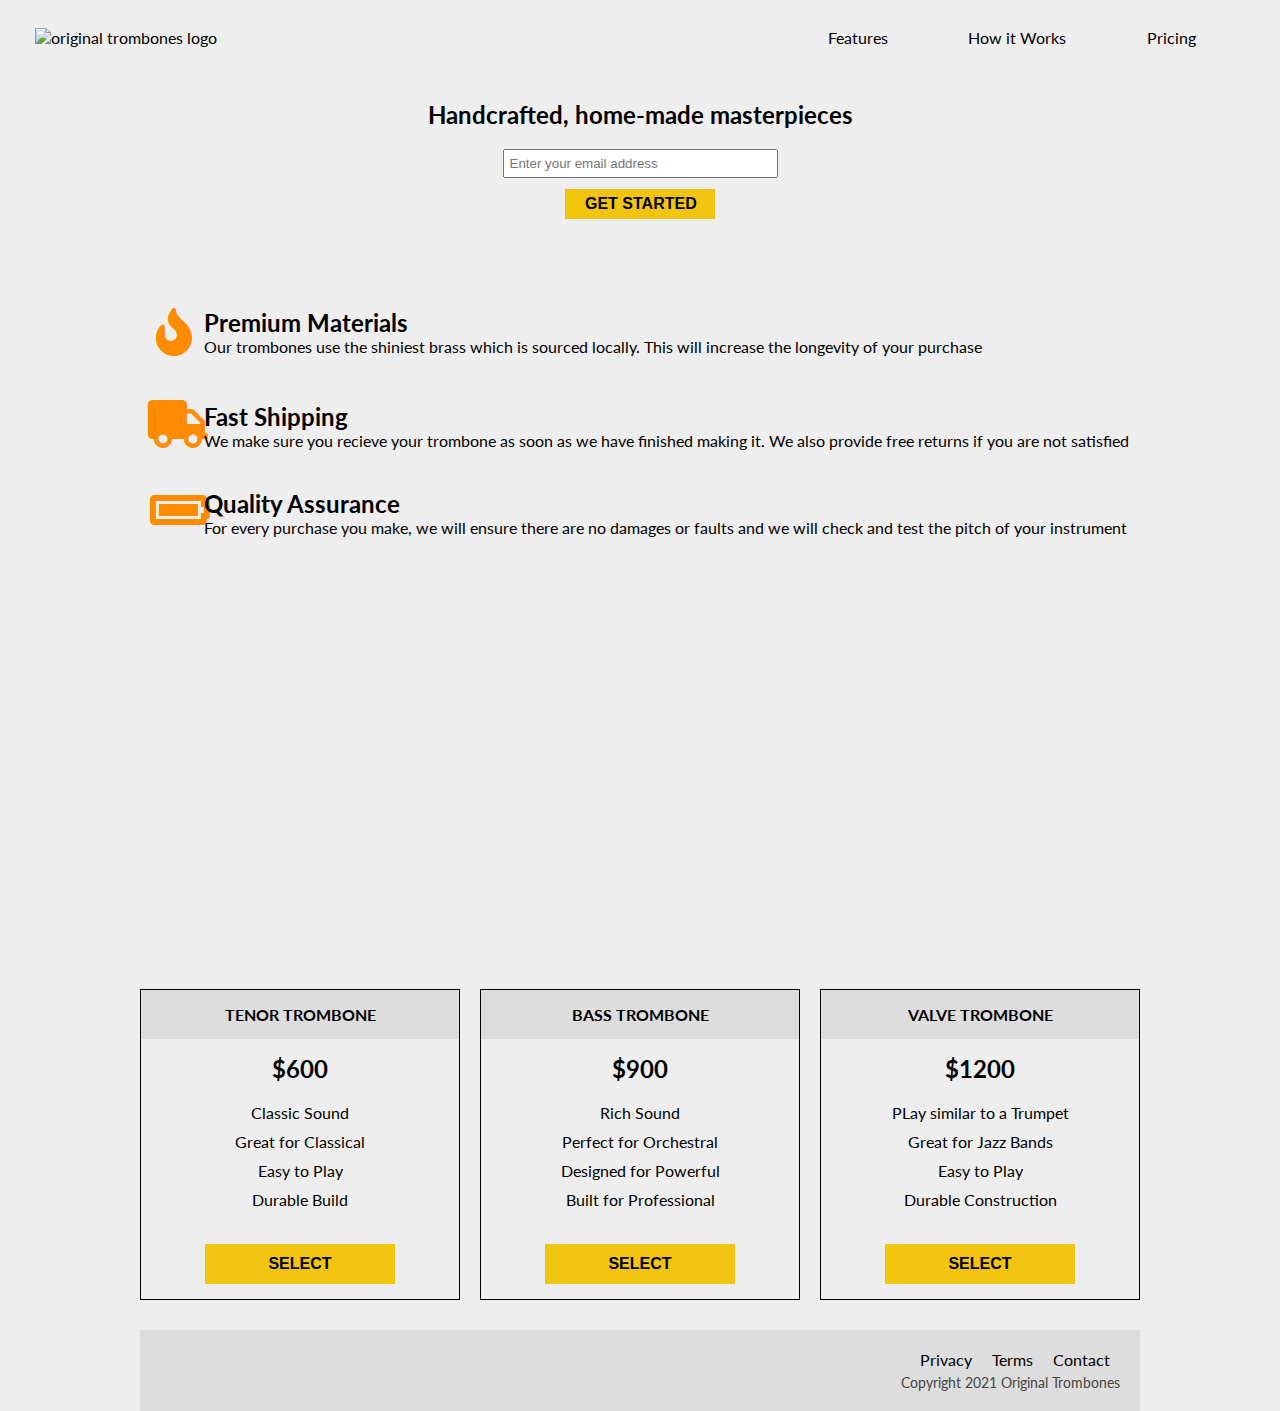
==== proyecto-semana2/index.html @ 271d8612 "initial commit" ====
<!DOCTYPE html>
<html lang="en">

<head>
    <title>Product Landing Page</title>
    <meta charset="UTF-8">
    <meta name="title" content="Product Landing Page">
    <meta name="description" content="Product Landing Page">
    <link rel="stylesheet" href="style.css">
</head>

<body>
    <div id="page-wrapper">
        <header id="header">
            <div class="logo">
                <img id="header-img" src="./images/product-landing-page-logo.png" alt="original trombones logo" />
            </div>

            <nav id="nav-bar">
                <ul>
                    <li><a class="nav-link" href="#features">Features</a></li>
                    <li><a class="nav-link" href="#how-it-works">How it Works</a></li>
                    <li><a class="nav-link" href="#pricing">Pricing</a></li>
                </ul>
            </nav>
        </header>
    </div>
    <div class="container"></div>
    <section id="hero">
        <h2>Handcrafted, home-made masterpieces</h2>
        <form id="form" action="index.html">
            <input name="email" id="email" type="email" placeholder="Enter your email address" required />
            <input id="submit" type="submit" value="GET STARTED" class="btn" />
        </form>
    </section>

    <div class="container">
        <section id="features">
            <div class="grid">
                <div class="icon"><img src=icons/flame_icon.png> </div>
                <div class="desc">
                    <h2>Premium Materials</h2>
                    <p>
                        Our trombones use the shiniest brass which is sourced locally. This will increase the longevity of your purchase
                    </p>
                </div>
            </div>
            <div class="grid">
                <div class="icon"><img src=icons/truck_icon.png> </div>
                <div class="desc">
                    <h2>Fast Shipping</h2>
                    <p>
                        We make sure you recieve your trombone as soon as we have finished making it. We also provide free returns if you are not satisfied
                    </p>
                </div>
            </div>
            <div class="grid">
                <div class="icon"><img src=icons/batery_icon.png> </div>
                <div class="desc">
                    <h2>Quality Assurance</h2>
                    <p>
                        For every purchase you make, we will ensure there are no damages or faults and we will check and test the pitch of your instrument
                    </p>
                </div>
            </div>
        </section>
        <section id="how-it-works">
            <iframe id="video" height="315"
                src="https://www.youtube-nocookie.com/embed/y8Yv4pnO7qc?rel=0&amp;controls=0&amp;showinfo=0"
                frameborder="0" allowfullscreen></iframe>
        </section>
        <section id="pricing">
            <div class="product" id="tenor">
                <div class="level">TENOR TROMBONE</div>
                <h2>$600</h2>
                <ol>
                    <li>Classic Sound</li>
                    <li>Great for Classical</li>
                    <li>Easy to Play</li>
                    <li>Durable Build</li>
                </ol>
                <button class="btn"><p class="negrilla">SELECT</p></button>
            </div>
            <div class="product" id="bass">
                <div class="level">BASS TROMBONE</div>
                <h2>$900</h2>
                <ol>
                    <li>Rich Sound</li>
                    <li>Perfect for Orchestral</li>
                    <li>Designed for Powerful</li>
                    <li>Built for Professional</li>
                </ol>
                <button class="btn"><p class="negrilla">SELECT</p></button>
            </div>
            <div class="product" id="valve">
                <div class="level">VALVE TROMBONE</div>
                <h2>$1200</h2>
                <ol>
                    <li>PLay similar to a Trumpet</li>
                    <li>Great for Jazz Bands</li>
                    <li>Easy to Play</li>
                    <li>Durable Construction</li>
                </ol>
                <button class="btn"><p class="negrilla">SELECT</p></button>
            </div>
        </section>
        <footer>
            <ul>
                <li><a href="#">Privacy</a></li>
                <li><a href="#">Terms</a></li>
                <li><a href="#">Contact</a></li>
            </ul>
            <span>Copyright 2021 Original Trombones</span>
        </footer>
    </div>
    </div>
</body>

</html>
---- proyecto-semana2/style.css ----
/** global element styling **/

@import 'https://fonts.googleapis.com/css?family=Lato:400,700';

* {
  margin: 0;
  padding: 0;
  box-sizing: border-box;
}

body {
  background-color: #eee;
  font-family: 'Lato', sans-serif;
}

#page-wrapper {
  position: relative;
}

li {
  list-style: none;
  /*
  ...cambia aquí...
  */
}

a {
  color: #000;
  text-decoration: none;
}

/** global classes styling **/

.container {
  max-width: 1000px;
  width: 100%;
  margin: 0 auto;
  
}

.negrilla{
  font-weight: bold;
}


.btn {
  padding: 0 20px;
  height: 40px;
  font-size: 1em;
  font-weight: 900;
  margin-top: 10px;
  width: 60%;
  
  /*
  ...cambia aquí...
  */
}

.grid {
  display: flex;
}

header {
  position: fixed;
  top: 0;
  min-height: 75px;
  padding: 0px 20px;
  display: flex;
  justify-content: space-around;
  align-items: center;
  background-color: #eee;
}


.logo {
  width: 60vw;
}

.logo > img {
  width: 100%;
  height: 100%;
  display: flex;
  max-width: 350px;
  /*
  ...cambia aquí...
  */
  margin-left: 15px;
}


nav {
  /*
  ...cambia aquí...
  */
}

nav > ul {
  width: 35vw;
  display: flex;
  flex-direction: row;
  justify-content: space-around;
}

#hero {
  display: flex;
  flex-direction: column;
  text-align: center;
  gap: 10px;
  /*
  ...cambia aquí...
  */
  height: 200px;
  margin-top: 100px;
}

#hero > h2 {
  /*
  ...cambia aquí...
  */
}

#hero input[type='email'] {
  max-width: 275px;
  width: 100%;
  padding: 5px;
}

#hero input[type='submit'] {
  max-width: 150px;
  width: 100%;
  height: 30px;
  margin: 1px 0;
  border: 0;
  background-color: #f1c40f;
}

#hero input[type='submit']:hover {
  background-color: orange;
  transition: background-color 1s;
}

#hero form {
  display: flex;
  flex-direction: column; /* Acomoda los elementos en columna */
  align-items: center; /* Centra los elementos horizontalmente */
  gap: 10px; /* Agrega espacio entre los elementos */
  margin-top: 10px; /* Opcional: espacio extra si es necesario */
}

#features {
  text-align: left;
  /*
  ...cambia aquí...
  */
}

#features .icon {
  display: flex;
  align-items: center;
  /*
  ...cambia aquí...
  */
  width: 5vw;
  color: darkorange;
  margin-bottom: 2vw;
}


#features .desc {
  display: flex;
  flex-direction: column;
  justify-content: center;
  margin-bottom: 2vw;
  /*
  ...cambia aquí...
  */
}

#how-it-works {
  margin-top: 50px;
  display: flex;
  justify-content: center;
}

#how-it-works > iframe {
  max-width: 560px;
  width: 100%;
}

#pricing {
  margin-top: 60px;
  display: flex;
  justify-content: center;
  gap: 20px;
  /*
  ...cambia aquí...
  */
}

.product {
  display: flex;
  flex-direction: column;
  width: calc(100% / 3);
  border: #000 1px solid;
  align-items: center;
  /*
  ...cambia aquí...
  */
}


.product > .level {
  background-color: #ddd;
  color: rgb(0, 0, 0);
  padding: 15px 0;
  width: 100%;
  text-align: center;
  /*
  ...cambia aquí...
  */
  font-weight: 700;
}

.product > h2 {
  margin-top: 15px;
  text-align: center;
}


.product > ol {
  margin: 15px 0;
  text-align: center;
  list-style: none;
}

.product > ol > li {
  padding: 5px 0;
}

.product > button {
  border: 0;
  margin: 15px 0;
  background-color: #f1c40f;
  font-weight: 400;
}

.product > button:hover {
  background-color: rgb(32, 31, 29);
  transition: background-color 1s;
}

footer {
  margin-top: 30px;
  background-color: #ddd;
  padding: 20px;
}

footer > ul {
  display: flex;
  justify-content: flex-end;
}

footer > ul > li {
  padding: 0 10px;
}

footer > span {
  margin-top: 5px;
  display: flex;
  justify-content: flex-end;
  font-size: 0.9em;
  color: #444;
}
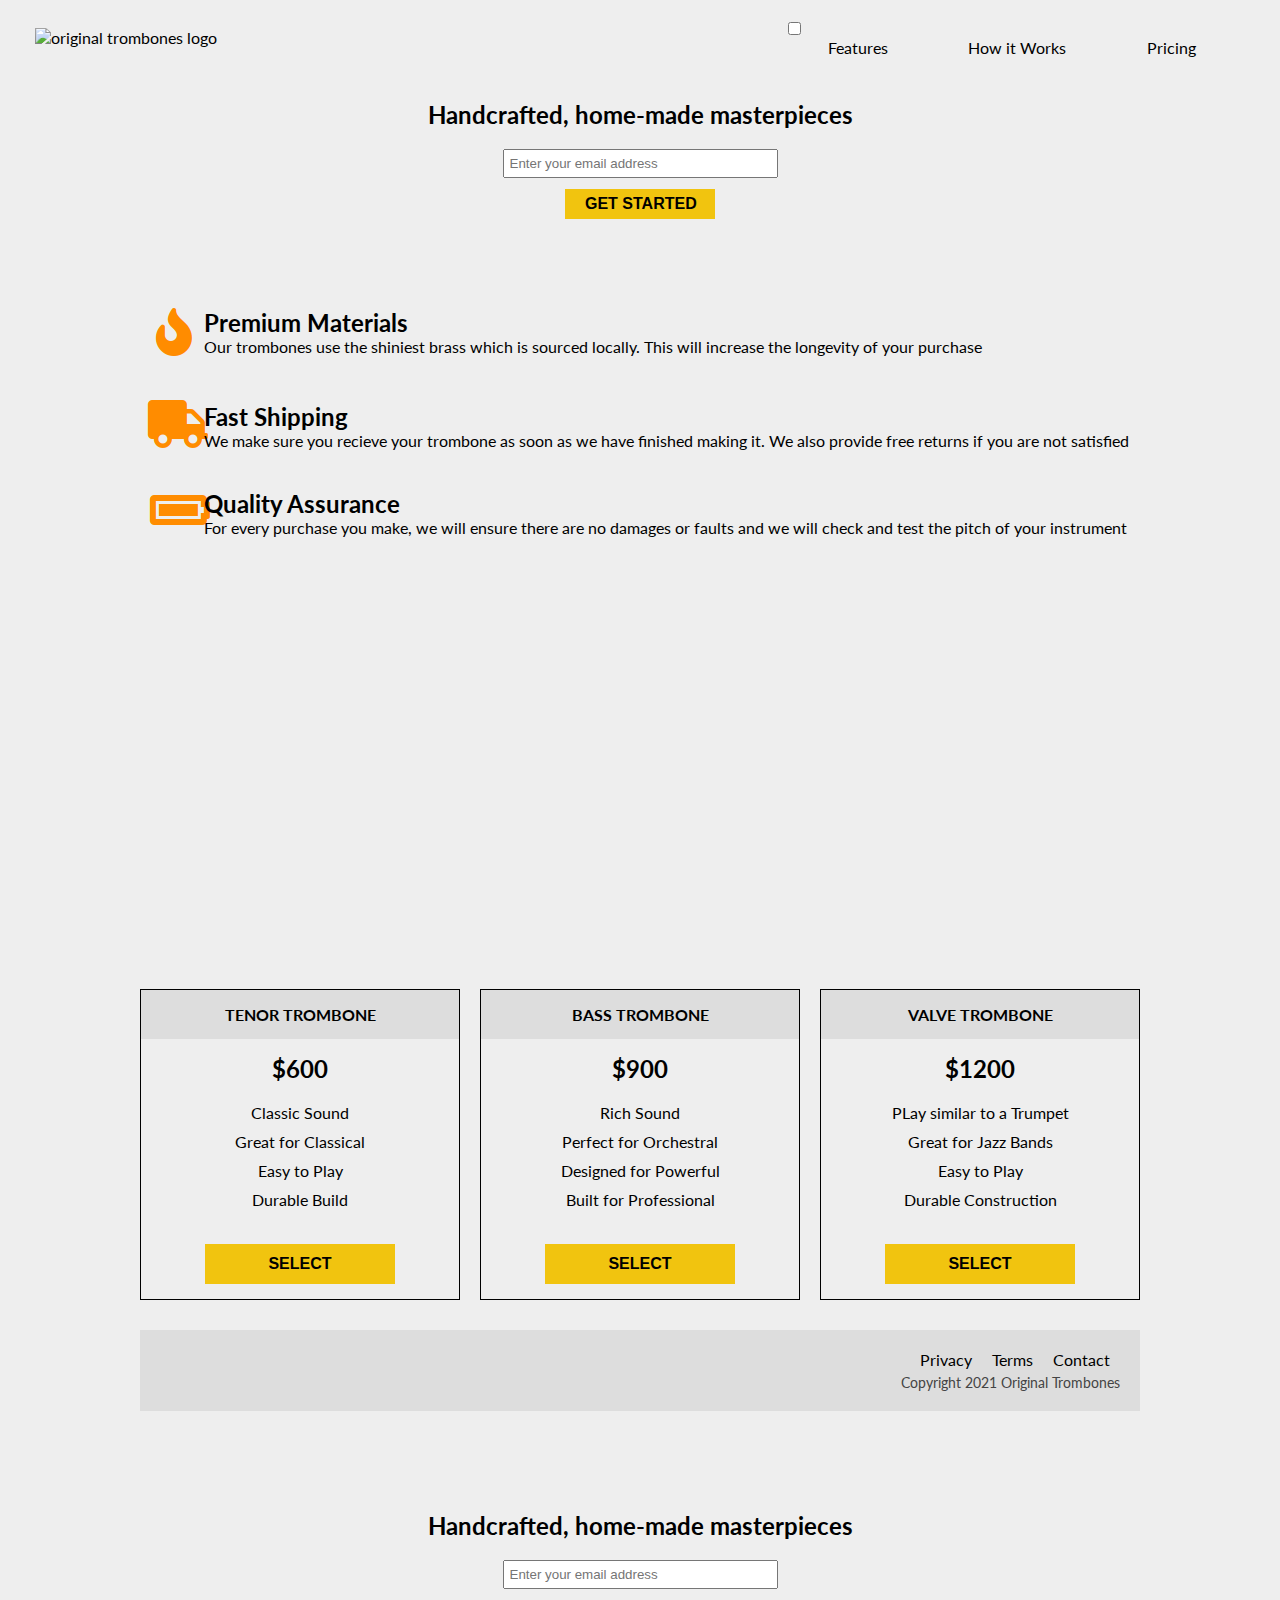
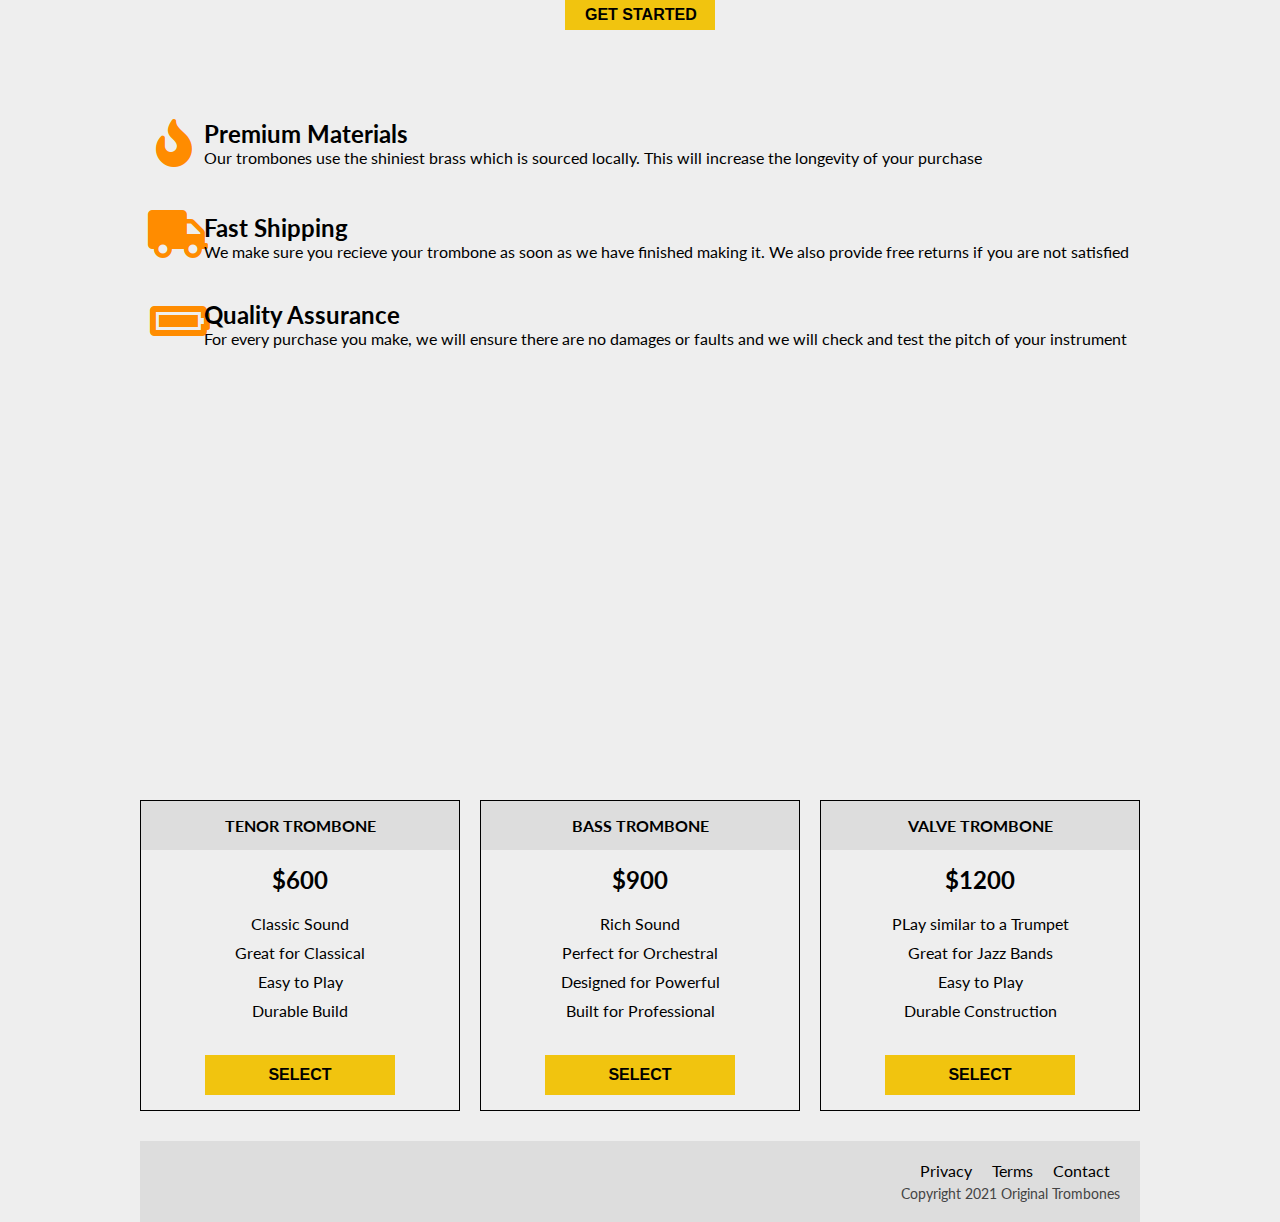
==== commit 605d0d41: "adaptacion a responsive" ====
--- a/proyecto-semana2/index.html
+++ b/proyecto-semana2/index.html
@@ -115,5 +115,130 @@
     </div>
     </div>
 </body>
-
 </html>
+<!DOCTYPE html>
+<html lang="en">
+
+<head>
+    <title>Product Landing Page</title>
+    <meta charset="UTF-8">
+    <meta name="title" content="Product Landing Page">
+    <meta name="description" content="Product Landing Page">
+    <meta name="viewport" content="width=device-width, initial-scale=1.0">
+    <link rel="stylesheet" href="style.css">
+</head>
+
+<body>
+    <div id="page-wrapper">
+        <header id="header">
+            <div class="logo">
+                <img id="header-img" src="./images/product-landing-page-logo.png" alt="original trombones logo" />
+            </div>
+
+            <nav id="nav-bar">
+                <label for="menu-toggle" class="menu-toggle">
+                    <div class="bar"></div>
+                    <div class="bar"></div>
+                    <div class="bar"></div>
+                </label>
+                <input type="checkbox" id="menu-toggle" />
+                <ul id="nav-list">
+                    <li><a class="nav-link" href="#features">Features</a></li>
+                    <li><a class="nav-link" href="#how-it-works">How it Works</a></li>
+                    <li><a class="nav-link" href="#pricing">Pricing</a></li>
+                </ul>
+            </nav>
+        </header>
+    </div>
+    <div class="container"></div>
+    <section id="hero">
+        <h2>Handcrafted, home-made masterpieces</h2>
+        <form id="form" action="index.html">
+            <input name="email" id="email" type="email" placeholder="Enter your email address" required />
+            <input id="submit" type="submit" value="GET STARTED" class="btn" />
+        </form>
+    </section>
+
+    <div class="container">
+        <section id="features">
+            <div class="grid">
+                <div class="icon"><img src=icons/flame_icon.png> </div>
+                <div class="desc">
+                    <h2>Premium Materials</h2>
+                    <p>
+                        Our trombones use the shiniest brass which is sourced locally. This will increase the longevity of your purchase
+                    </p>
+                </div>
+            </div>
+            <div class="grid">
+                <div class="icon"><img src=icons/truck_icon.png> </div>
+                <div class="desc">
+                    <h2>Fast Shipping</h2>
+                    <p>
+                        We make sure you recieve your trombone as soon as we have finished making it. We also provide free returns if you are not satisfied
+                    </p>
+                </div>
+            </div>
+            <div class="grid">
+                <div class="icon"><img src=icons/batery_icon.png> </div>
+                <div class="desc">
+                    <h2>Quality Assurance</h2>
+                    <p>
+                        For every purchase you make, we will ensure there are no damages or faults and we will check and test the pitch of your instrument
+                    </p>
+                </div>
+            </div>
+        </section>
+        <section id="how-it-works">
+            <iframe id="video" height="315"
+                src="https://www.youtube-nocookie.com/embed/y8Yv4pnO7qc?rel=0&amp;controls=0&amp;showinfo=0"
+                frameborder="0" allowfullscreen></iframe>
+        </section>
+        <section id="pricing">
+            <div class="product" id="tenor">
+                <div class="level">TENOR TROMBONE</div>
+                <h2>$600</h2>
+                <ol>
+                    <li>Classic Sound</li>
+                    <li>Great for Classical</li>
+                    <li>Easy to Play</li>
+                    <li>Durable Build</li>
+                </ol>
+                <button class="btn"><p class="negrilla">SELECT</p></button>
+            </div>
+            <div class="product" id="bass">
+                <div class="level">BASS TROMBONE</div>
+                <h2>$900</h2>
+                <ol>
+                    <li>Rich Sound</li>
+                    <li>Perfect for Orchestral</li>
+                    <li>Designed for Powerful</li>
+                    <li>Built for Professional</li>
+                </ol>
+                <button class="btn"><p class="negrilla">SELECT</p></button>
+            </div>
+            <div class="product" id="valve">
+                <div class="level">VALVE TROMBONE</div>
+                <h2>$1200</h2>
+                <ol>
+                    <li>PLay similar to a Trumpet</li>
+                    <li>Great for Jazz Bands</li>
+                    <li>Easy to Play</li>
+                    <li>Durable Construction</li>
+                </ol>
+                <button class="btn"><p class="negrilla">SELECT</p></button>
+            </div>
+        </section>
+        <footer>
+            <ul>
+                <li><a href="#">Privacy</a></li>
+                <li><a href="#">Terms</a></li>
+                <li><a href="#">Contact</a></li>
+            </ul>
+            <span>Copyright 2021 Original Trombones</span>
+        </footer>
+    </div>
+    </div>
+</body>
+
+</html>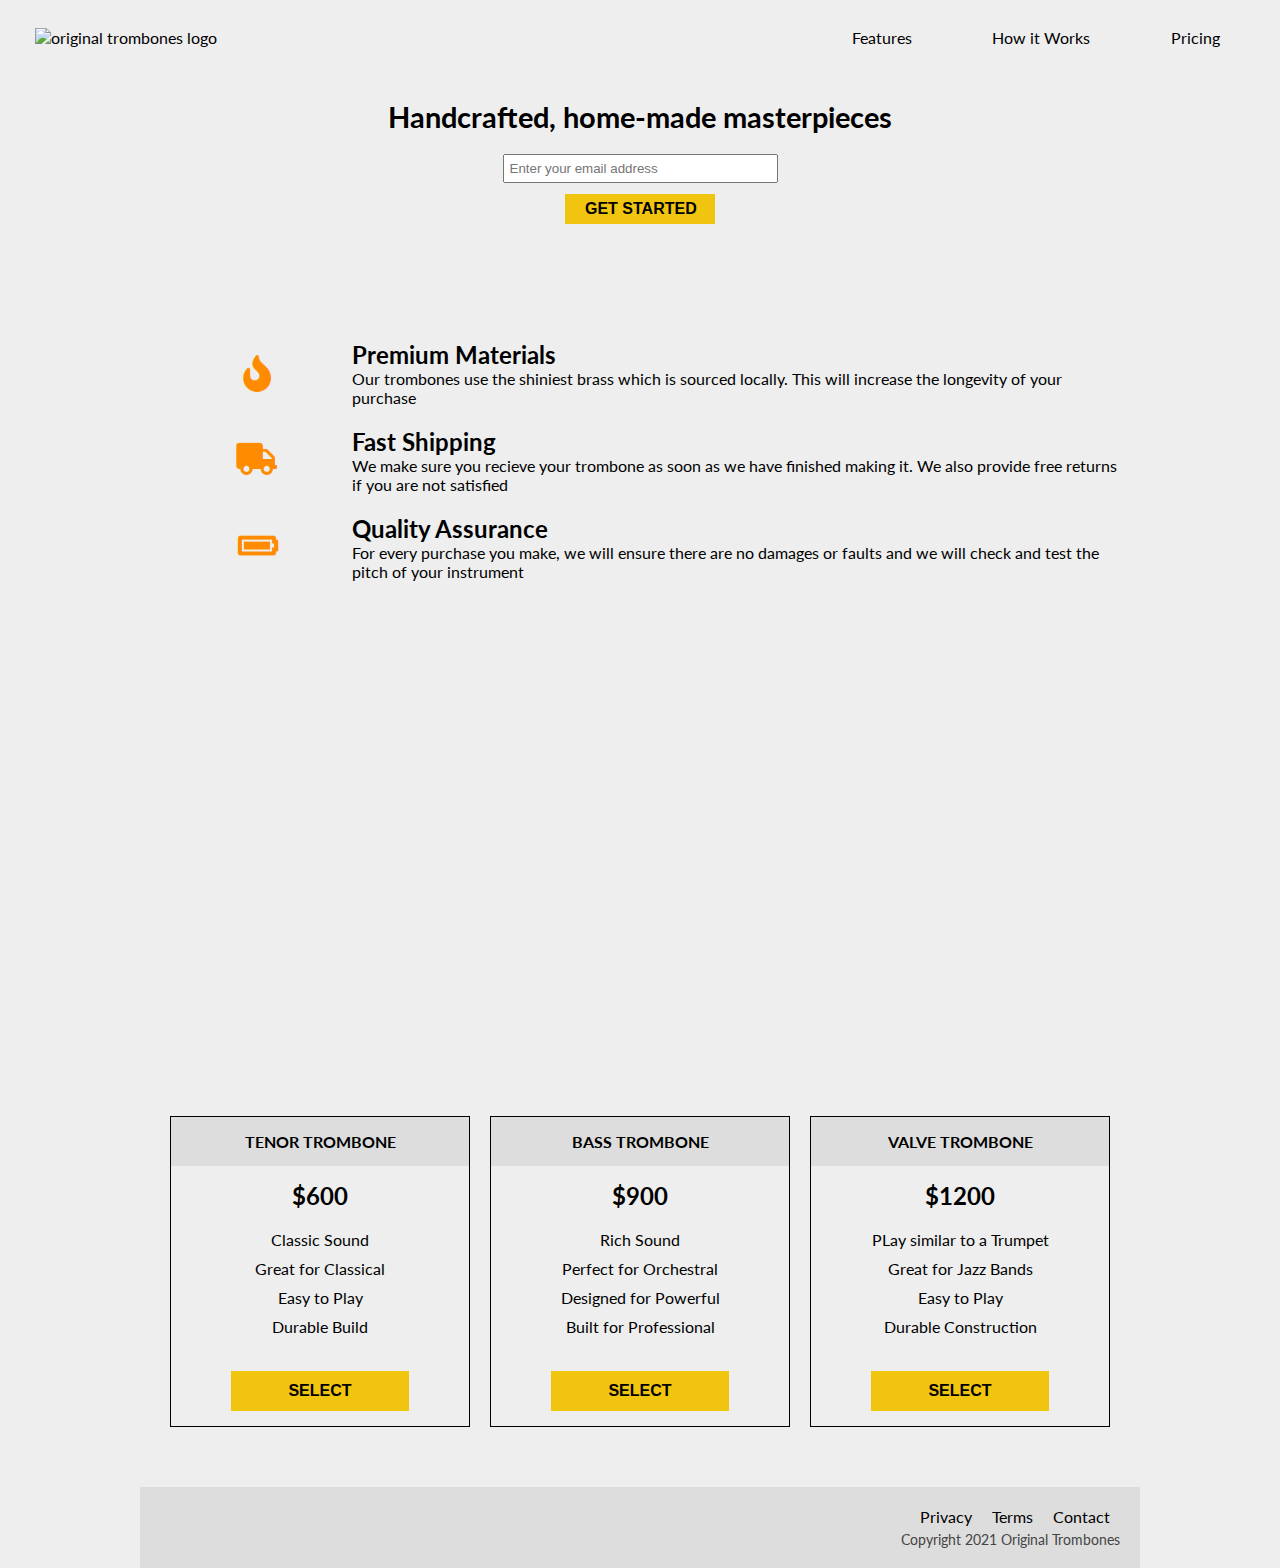
==== commit f7ec5f17: "final changes" ====
--- a/proyecto-semana2/index.html
+++ b/proyecto-semana2/index.html
@@ -1,121 +1,3 @@
-<!DOCTYPE html>
-<html lang="en">
-
-<head>
-    <title>Product Landing Page</title>
-    <meta charset="UTF-8">
-    <meta name="title" content="Product Landing Page">
-    <meta name="description" content="Product Landing Page">
-    <link rel="stylesheet" href="style.css">
-</head>
-
-<body>
-    <div id="page-wrapper">
-        <header id="header">
-            <div class="logo">
-                <img id="header-img" src="./images/product-landing-page-logo.png" alt="original trombones logo" />
-            </div>
-
-            <nav id="nav-bar">
-                <ul>
-                    <li><a class="nav-link" href="#features">Features</a></li>
-                    <li><a class="nav-link" href="#how-it-works">How it Works</a></li>
-                    <li><a class="nav-link" href="#pricing">Pricing</a></li>
-                </ul>
-            </nav>
-        </header>
-    </div>
-    <div class="container"></div>
-    <section id="hero">
-        <h2>Handcrafted, home-made masterpieces</h2>
-        <form id="form" action="index.html">
-            <input name="email" id="email" type="email" placeholder="Enter your email address" required />
-            <input id="submit" type="submit" value="GET STARTED" class="btn" />
-        </form>
-    </section>
-
-    <div class="container">
-        <section id="features">
-            <div class="grid">
-                <div class="icon"><img src=icons/flame_icon.png> </div>
-                <div class="desc">
-                    <h2>Premium Materials</h2>
-                    <p>
-                        Our trombones use the shiniest brass which is sourced locally. This will increase the longevity of your purchase
-                    </p>
-                </div>
-            </div>
-            <div class="grid">
-                <div class="icon"><img src=icons/truck_icon.png> </div>
-                <div class="desc">
-                    <h2>Fast Shipping</h2>
-                    <p>
-                        We make sure you recieve your trombone as soon as we have finished making it. We also provide free returns if you are not satisfied
-                    </p>
-                </div>
-            </div>
-            <div class="grid">
-                <div class="icon"><img src=icons/batery_icon.png> </div>
-                <div class="desc">
-                    <h2>Quality Assurance</h2>
-                    <p>
-                        For every purchase you make, we will ensure there are no damages or faults and we will check and test the pitch of your instrument
-                    </p>
-                </div>
-            </div>
-        </section>
-        <section id="how-it-works">
-            <iframe id="video" height="315"
-                src="https://www.youtube-nocookie.com/embed/y8Yv4pnO7qc?rel=0&amp;controls=0&amp;showinfo=0"
-                frameborder="0" allowfullscreen></iframe>
-        </section>
-        <section id="pricing">
-            <div class="product" id="tenor">
-                <div class="level">TENOR TROMBONE</div>
-                <h2>$600</h2>
-                <ol>
-                    <li>Classic Sound</li>
-                    <li>Great for Classical</li>
-                    <li>Easy to Play</li>
-                    <li>Durable Build</li>
-                </ol>
-                <button class="btn"><p class="negrilla">SELECT</p></button>
-            </div>
-            <div class="product" id="bass">
-                <div class="level">BASS TROMBONE</div>
-                <h2>$900</h2>
-                <ol>
-                    <li>Rich Sound</li>
-                    <li>Perfect for Orchestral</li>
-                    <li>Designed for Powerful</li>
-                    <li>Built for Professional</li>
-                </ol>
-                <button class="btn"><p class="negrilla">SELECT</p></button>
-            </div>
-            <div class="product" id="valve">
-                <div class="level">VALVE TROMBONE</div>
-                <h2>$1200</h2>
-                <ol>
-                    <li>PLay similar to a Trumpet</li>
-                    <li>Great for Jazz Bands</li>
-                    <li>Easy to Play</li>
-                    <li>Durable Construction</li>
-                </ol>
-                <button class="btn"><p class="negrilla">SELECT</p></button>
-            </div>
-        </section>
-        <footer>
-            <ul>
-                <li><a href="#">Privacy</a></li>
-                <li><a href="#">Terms</a></li>
-                <li><a href="#">Contact</a></li>
-            </ul>
-            <span>Copyright 2021 Original Trombones</span>
-        </footer>
-    </div>
-    </div>
-</body>
-</html>
 <!DOCTYPE html>
 <html lang="en">
 
@@ -240,5 +122,4 @@
     </div>
     </div>
 </body>
-
 </html>--- a/proyecto-semana2/style.css
+++ b/proyecto-semana2/style.css
@@ -3,271 +3,306 @@
 @import 'https://fonts.googleapis.com/css?family=Lato:400,700';
 
 * {
-  margin: 0;
-  padding: 0;
-  box-sizing: border-box;
+    margin: 0;
+    padding: 0;
+    box-sizing: border-box;
 }
 
 body {
-  background-color: #eee;
-  font-family: 'Lato', sans-serif;
+    background-color: #eee;
+    font-family: 'Lato', sans-serif;
 }
 
 #page-wrapper {
-  position: relative;
+    position: relative;
 }
 
 li {
-  list-style: none;
-  /*
-  ...cambia aquí...
-  */
+    list-style: none;
 }
 
 a {
-  color: #000;
-  text-decoration: none;
+    color: #000;
+    text-decoration: none;
 }
 
 /** global classes styling **/
 
 .container {
-  max-width: 1000px;
-  width: 100%;
-  margin: 0 auto;
-  
-}
-
-.negrilla{
-  font-weight: bold;
-}
-
+    max-width: 1000px;
+    width: 100%;
+    margin: 0 auto;
+}
+
+.negrilla {
+    font-weight: bold;
+}
 
 .btn {
-  padding: 0 20px;
-  height: 40px;
-  font-size: 1em;
-  font-weight: 900;
-  margin-top: 10px;
-  width: 60%;
-  
-  /*
-  ...cambia aquí...
-  */
+    padding: 0 20px;
+    height: 40px;
+    font-size: 1em;
+    font-weight: 900;
+    margin-top: 10px;
+    width: 60%;
+    border: none;
+    cursor: pointer;
 }
 
 .grid {
-  display: flex;
+    display: flex;
 }
 
 header {
-  position: fixed;
-  top: 0;
-  min-height: 75px;
-  padding: 0px 20px;
-  display: flex;
-  justify-content: space-around;
-  align-items: center;
-  background-color: #eee;
-}
-
+    position: fixed;
+    top: 0;
+    min-height: 75px;
+    padding: 0px 20px;
+    display: flex;
+    justify-content: space-between;
+    align-items: center;
+    background-color: #eee;
+    width: 100%;
+}
 
 .logo {
-  width: 60vw;
-}
-
-.logo > img {
-  width: 100%;
-  height: 100%;
-  display: flex;
-  max-width: 350px;
-  /*
-  ...cambia aquí...
-  */
-  margin-left: 15px;
-}
-
+    width: 60vw;
+}
+
+.logo>img {
+    width: 100%;
+    height: 100%;
+    display: flex;
+    max-width: 350px;
+    margin-left: 15px;
+}
 
 nav {
-  /*
-  ...cambia aquí...
-  */
-}
-
-nav > ul {
-  width: 35vw;
-  display: flex;
-  flex-direction: row;
-  justify-content: space-around;
+    display: flex;
+    align-items: center;
+}
+
+/* Ocultar el checkbox */
+#menu-toggle {
+    display: none;
+}
+
+/* Estilos del menú hamburguesa */
+.menu-toggle {
+    display: none;
+    flex-direction: column;
+    cursor: pointer;
+}
+
+.menu-toggle .bar {
+    width: 25px;
+    height: 3px;
+    background-color: #333;
+    margin: 3px 0;
+}
+
+/* Estilos del menú en pantallas pequeñas */
+@media (max-width: 768px) {
+    nav>ul {
+        display: none;
+        flex-direction: column;
+        width: 100%;
+        background-color: #eee;
+        position: absolute;
+        top: 75px;
+        left: 0;
+        z-index: 1;
+    }
+
+    nav>ul.active {
+        display: flex;
+    }
+
+    nav>ul li {
+        text-align: center;
+        padding: 10px;
+    }
+
+    .menu-toggle {
+        display: flex;
+    }
+
+    /* Mostrar el menú cuando el checkbox está marcado */
+    #menu-toggle:checked+ul {
+        display: flex;
+    }
+}
+
+/* Estilos del menú en pantallas grandes */
+@media (min-width: 769px) {
+    nav>ul {
+        display: flex; /* Asegura que el menú esté visible */
+        flex-direction: row; /* Fuerza la disposición en línea */
+        width: 35vw;
+        justify-content: space-around;
+        position: static; /* Restablece la posición a estática */
+        background-color: transparent; /* Elimina el fondo del menú */
+    }
+
+    .menu-toggle {
+        display: none; /* Oculta el menú hamburguesa */
+    }
 }
 
 #hero {
-  display: flex;
-  flex-direction: column;
-  text-align: center;
-  gap: 10px;
-  /*
-  ...cambia aquí...
-  */
-  height: 200px;
-  margin-top: 100px;
-}
-
-#hero > h2 {
-  /*
-  ...cambia aquí...
-  */
+    display: flex;
+    flex-direction: column;
+    text-align: center;
+    gap: 10px;
+    height: 200px;
+    margin-top: 100px;
+    padding: 0 20px;
+}
+
+#hero>h2 {
+    font-size: 1.8em;
 }
 
 #hero input[type='email'] {
-  max-width: 275px;
-  width: 100%;
-  padding: 5px;
+    max-width: 275px;
+    width: 100%;
+    padding: 5px;
 }
 
 #hero input[type='submit'] {
-  max-width: 150px;
-  width: 100%;
-  height: 30px;
-  margin: 1px 0;
-  border: 0;
-  background-color: #f1c40f;
+    max-width: 150px;
+    width: 100%;
+    height: 30px;
+    margin: 1px 0;
+    border: 0;
+    background-color: #f1c40f;
 }
 
 #hero input[type='submit']:hover {
-  background-color: orange;
-  transition: background-color 1s;
+    background-color: orange;
+    transition: background-color 1s;
 }
 
 #hero form {
-  display: flex;
-  flex-direction: column; /* Acomoda los elementos en columna */
-  align-items: center; /* Centra los elementos horizontalmente */
-  gap: 10px; /* Agrega espacio entre los elementos */
-  margin-top: 10px; /* Opcional: espacio extra si es necesario */
+    display: flex;
+    flex-direction: column;
+    align-items: center;
+    gap: 10px;
+    margin-top: 10px;
 }
 
 #features {
-  text-align: left;
-  /*
-  ...cambia aquí...
-  */
+    text-align: left;
+    margin-top: 20px;
+    padding: 20px;
 }
 
 #features .icon {
-  display: flex;
-  align-items: center;
-  /*
-  ...cambia aquí...
-  */
-  width: 5vw;
-  color: darkorange;
-  margin-bottom: 2vw;
-}
-
+    display: flex;
+    align-items: center;
+    justify-content: center;
+    width: 20%;
+    color: darkorange;
+    margin-bottom: 20px;
+}
+
+#features .icon img {
+    max-width: 50px;
+}
 
 #features .desc {
-  display: flex;
-  flex-direction: column;
-  justify-content: center;
-  margin-bottom: 2vw;
-  /*
-  ...cambia aquí...
-  */
+    display: flex;
+    flex-direction: column;
+    justify-content: center;
+    width: 80%;
+    margin-bottom: 20px;
 }
 
 #how-it-works {
-  margin-top: 50px;
-  display: flex;
-  justify-content: center;
-}
-
-#how-it-works > iframe {
-  max-width: 560px;
-  width: 100%;
+    margin-top: 50px;
+    display: flex;
+    justify-content: center;
+    padding: 20px;
+}
+
+#how-it-works>iframe {
+    max-width: 560px;
+    width: 100%;
 }
 
 #pricing {
-  margin-top: 60px;
-  display: flex;
-  justify-content: center;
-  gap: 20px;
-  /*
-  ...cambia aquí...
-  */
+    margin-top: 60px;
+    display: flex;
+    justify-content: center;
+    flex-wrap: wrap;
+    padding: 20px;
 }
 
 .product {
-  display: flex;
-  flex-direction: column;
-  width: calc(100% / 3);
-  border: #000 1px solid;
-  align-items: center;
-  /*
-  ...cambia aquí...
-  */
-}
-
-
-.product > .level {
-  background-color: #ddd;
-  color: rgb(0, 0, 0);
-  padding: 15px 0;
-  width: 100%;
-  text-align: center;
-  /*
-  ...cambia aquí...
-  */
-  font-weight: 700;
-}
-
-.product > h2 {
-  margin-top: 15px;
-  text-align: center;
-}
-
-
-.product > ol {
-  margin: 15px 0;
-  text-align: center;
-  list-style: none;
-}
-
-.product > ol > li {
-  padding: 5px 0;
-}
-
-.product > button {
-  border: 0;
-  margin: 15px 0;
-  background-color: #f1c40f;
-  font-weight: 400;
-}
-
-.product > button:hover {
-  background-color: rgb(32, 31, 29);
-  transition: background-color 1s;
+    display: flex;
+    flex-direction: column;
+    width: 300px;
+    border: #000 1px solid;
+    align-items: center;
+    margin: 10px;
+}
+
+.product>.level {
+    background-color: #ddd;
+    color: rgb(0, 0, 0);
+    padding: 15px 0;
+    width: 100%;
+    text-align: center;
+    font-weight: 700;
+}
+
+.product>h2 {
+    margin-top: 15px;
+    text-align: center;
+}
+
+.product>ol {
+    margin: 15px 0;
+    text-align: center;
+    list-style: none;
+}
+
+.product>ol>li {
+    padding: 5px 0;
+}
+
+.product>button {
+    border: 0;
+    margin: 15px 0;
+    background-color: #f1c40f;
+    font-weight: 400;
+}
+
+.product>button:hover {
+    background-color: rgb(32, 31, 29);
+    transition: background-color 1s;
 }
 
 footer {
-  margin-top: 30px;
-  background-color: #ddd;
-  padding: 20px;
-}
-
-footer > ul {
-  display: flex;
-  justify-content: flex-end;
-}
-
-footer > ul > li {
-  padding: 0 10px;
-}
-
-footer > span {
-  margin-top: 5px;
-  display: flex;
-  justify-content: flex-end;
-  font-size: 0.9em;
-  color: #444;
-}
+    margin-top: 30px;
+    background-color: #ddd;
+    padding: 20px;
+}
+
+footer>ul {
+    display: flex;
+    justify-content: flex-end;
+    flex-wrap: wrap;
+}
+
+footer>ul>li {
+    padding: 0 10px;
+}
+
+footer>span {
+    margin-top: 5px;
+    display: flex;
+    justify-content: flex-end;
+    font-size: 0.9em;
+    color: #444;
+}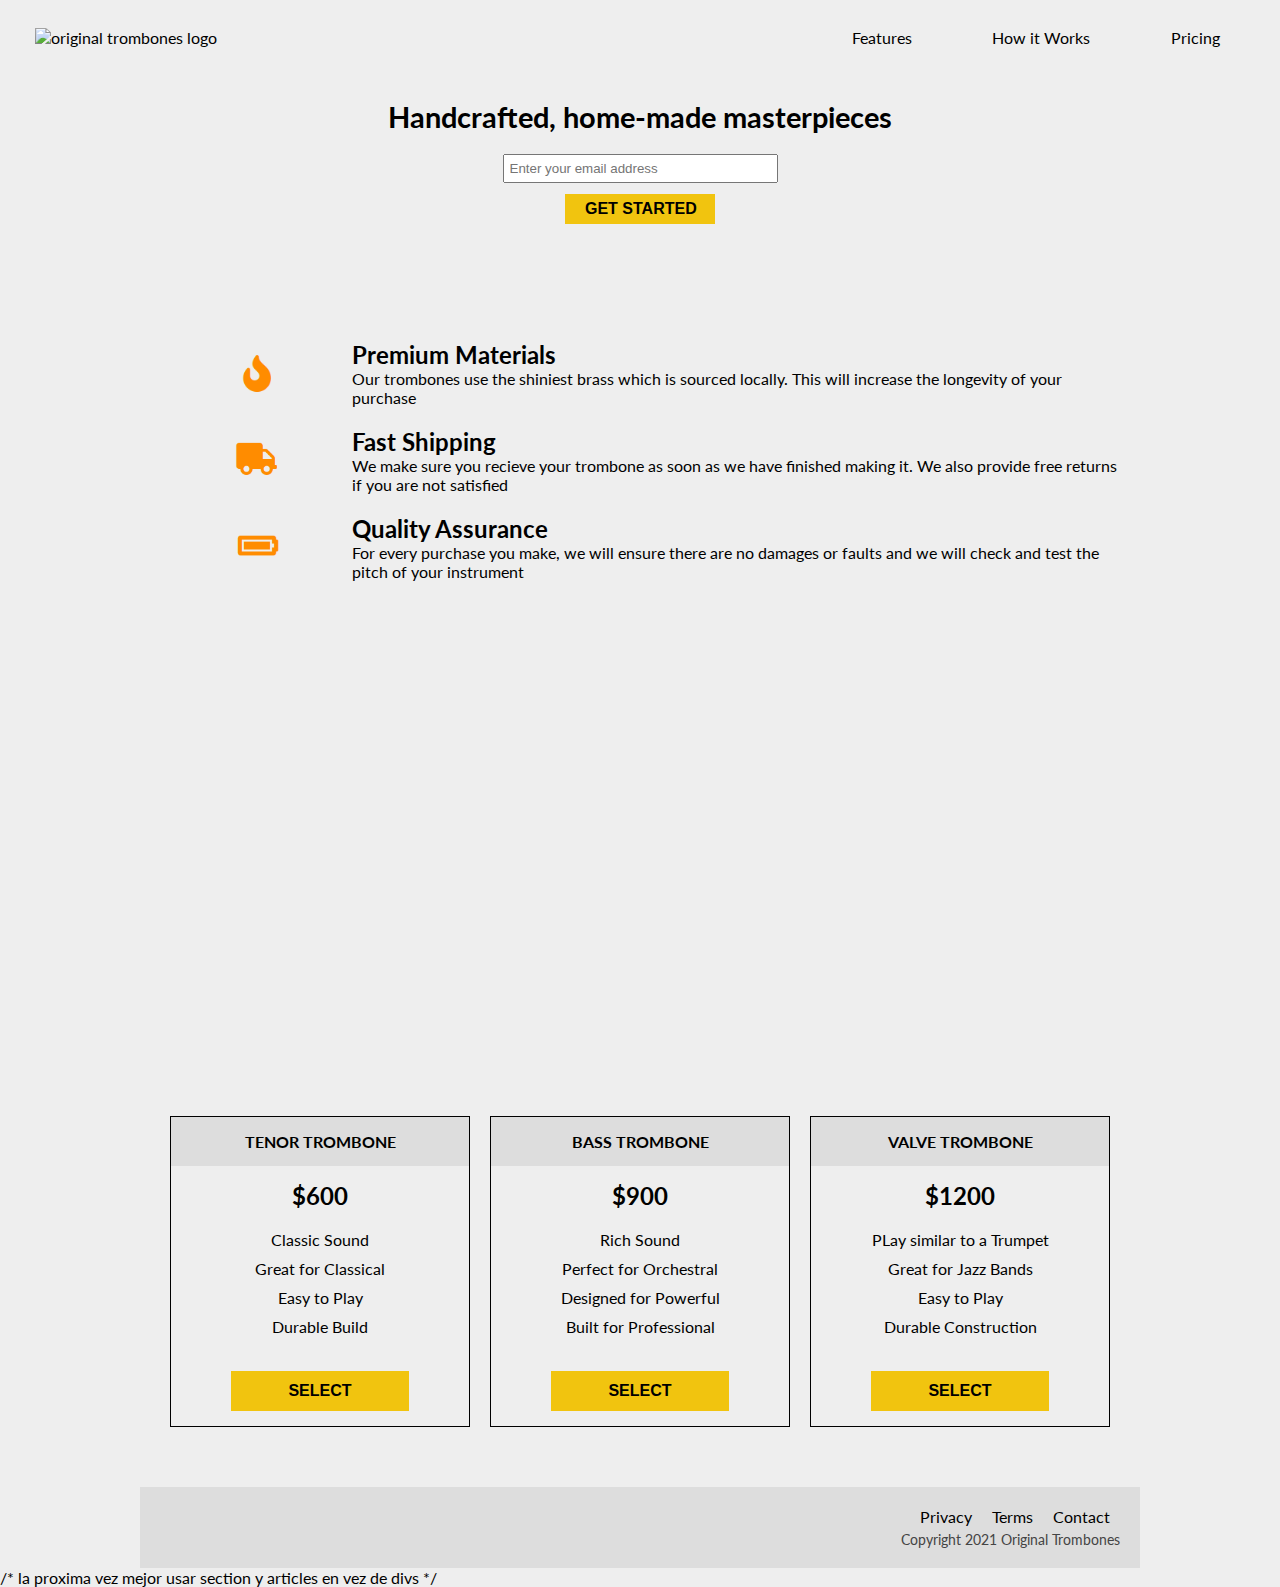
==== commit bfbfef40: "Update index.html" ====
--- a/proyecto-semana2/index.html
+++ b/proyecto-semana2/index.html
@@ -1,6 +1,5 @@
 <!DOCTYPE html>
 <html lang="en">
-
 <head>
     <title>Product Landing Page</title>
     <meta charset="UTF-8">
@@ -122,4 +121,8 @@
     </div>
     </div>
 </body>
-</html>+</html>
+
+
+
+/* la proxima vez mejor usar section y articles en vez de divs */
--- a/proyecto-semana2/style.css
+++ b/proyecto-semana2/style.css
@@ -1,5 +1,4 @@
 /** global element styling **/
-
 @import 'https://fonts.googleapis.com/css?family=Lato:400,700';
 
 * {
@@ -27,7 +26,6 @@
 }
 
 /** global classes styling **/
-
 .container {
     max-width: 1000px;
     width: 100%;
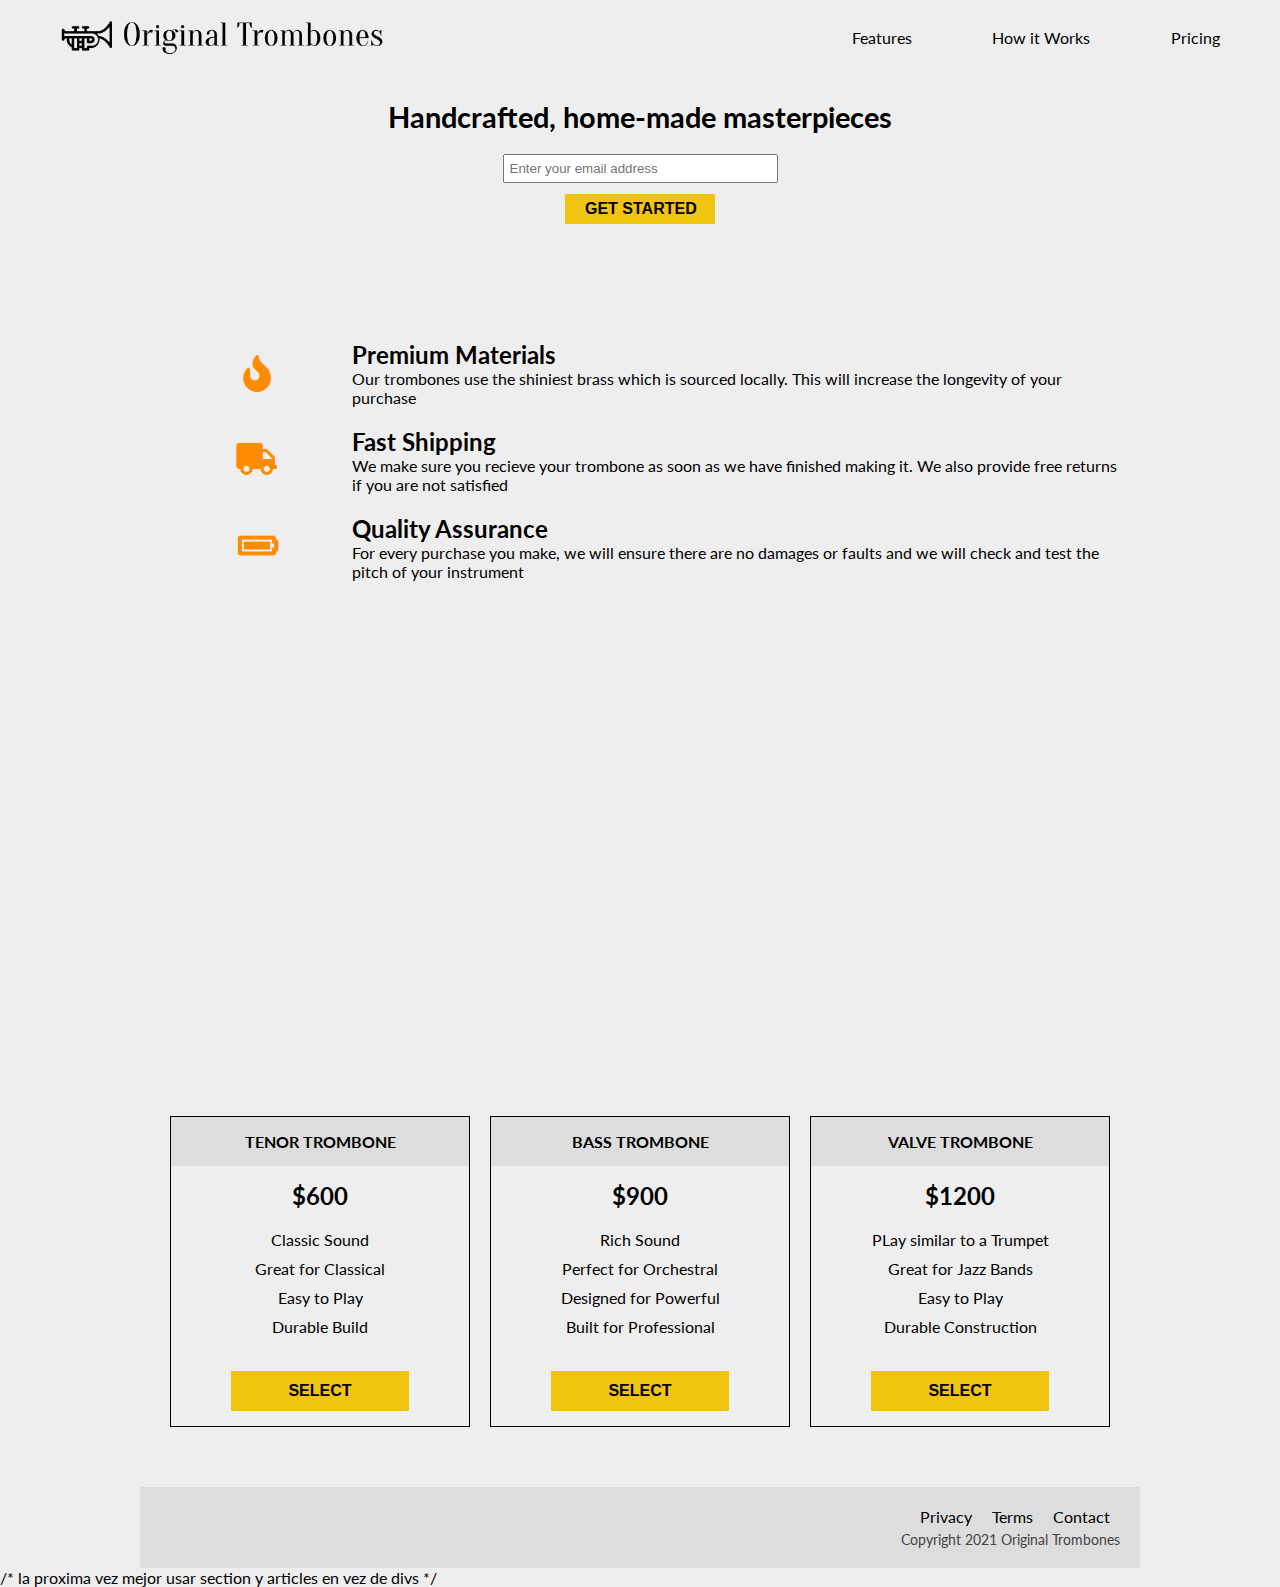
==== commit 3798b0af: "vinculando script" ====
--- a/proyecto-semana2/index.html
+++ b/proyecto-semana2/index.html
@@ -7,13 +7,14 @@
     <meta name="description" content="Product Landing Page">
     <meta name="viewport" content="width=device-width, initial-scale=1.0">
     <link rel="stylesheet" href="style.css">
+    <script src="script.js"></script>
 </head>
 
 <body>
     <div id="page-wrapper">
         <header id="header">
             <div class="logo">
-                <img id="header-img" src="./images/product-landing-page-logo.png" alt="original trombones logo" />
+                <img id="header-img" src=icons/logo.png alt="original trombones" />
             </div>
 
             <nav id="nav-bar">
--- a/proyecto-semana2/style.css
+++ b/proyecto-semana2/style.css
@@ -125,10 +125,11 @@
         display: flex;
     }
 
-    /* Mostrar el menú cuando el checkbox está marcado */
+/* Mostrar el menú cuando el checkbox está marcado */
     #menu-toggle:checked+ul {
         display: flex;
     }
+
 }
 
 /* Estilos del menú en pantallas grandes */
@@ -303,4 +304,4 @@
     justify-content: flex-end;
     font-size: 0.9em;
     color: #444;
-}+}
